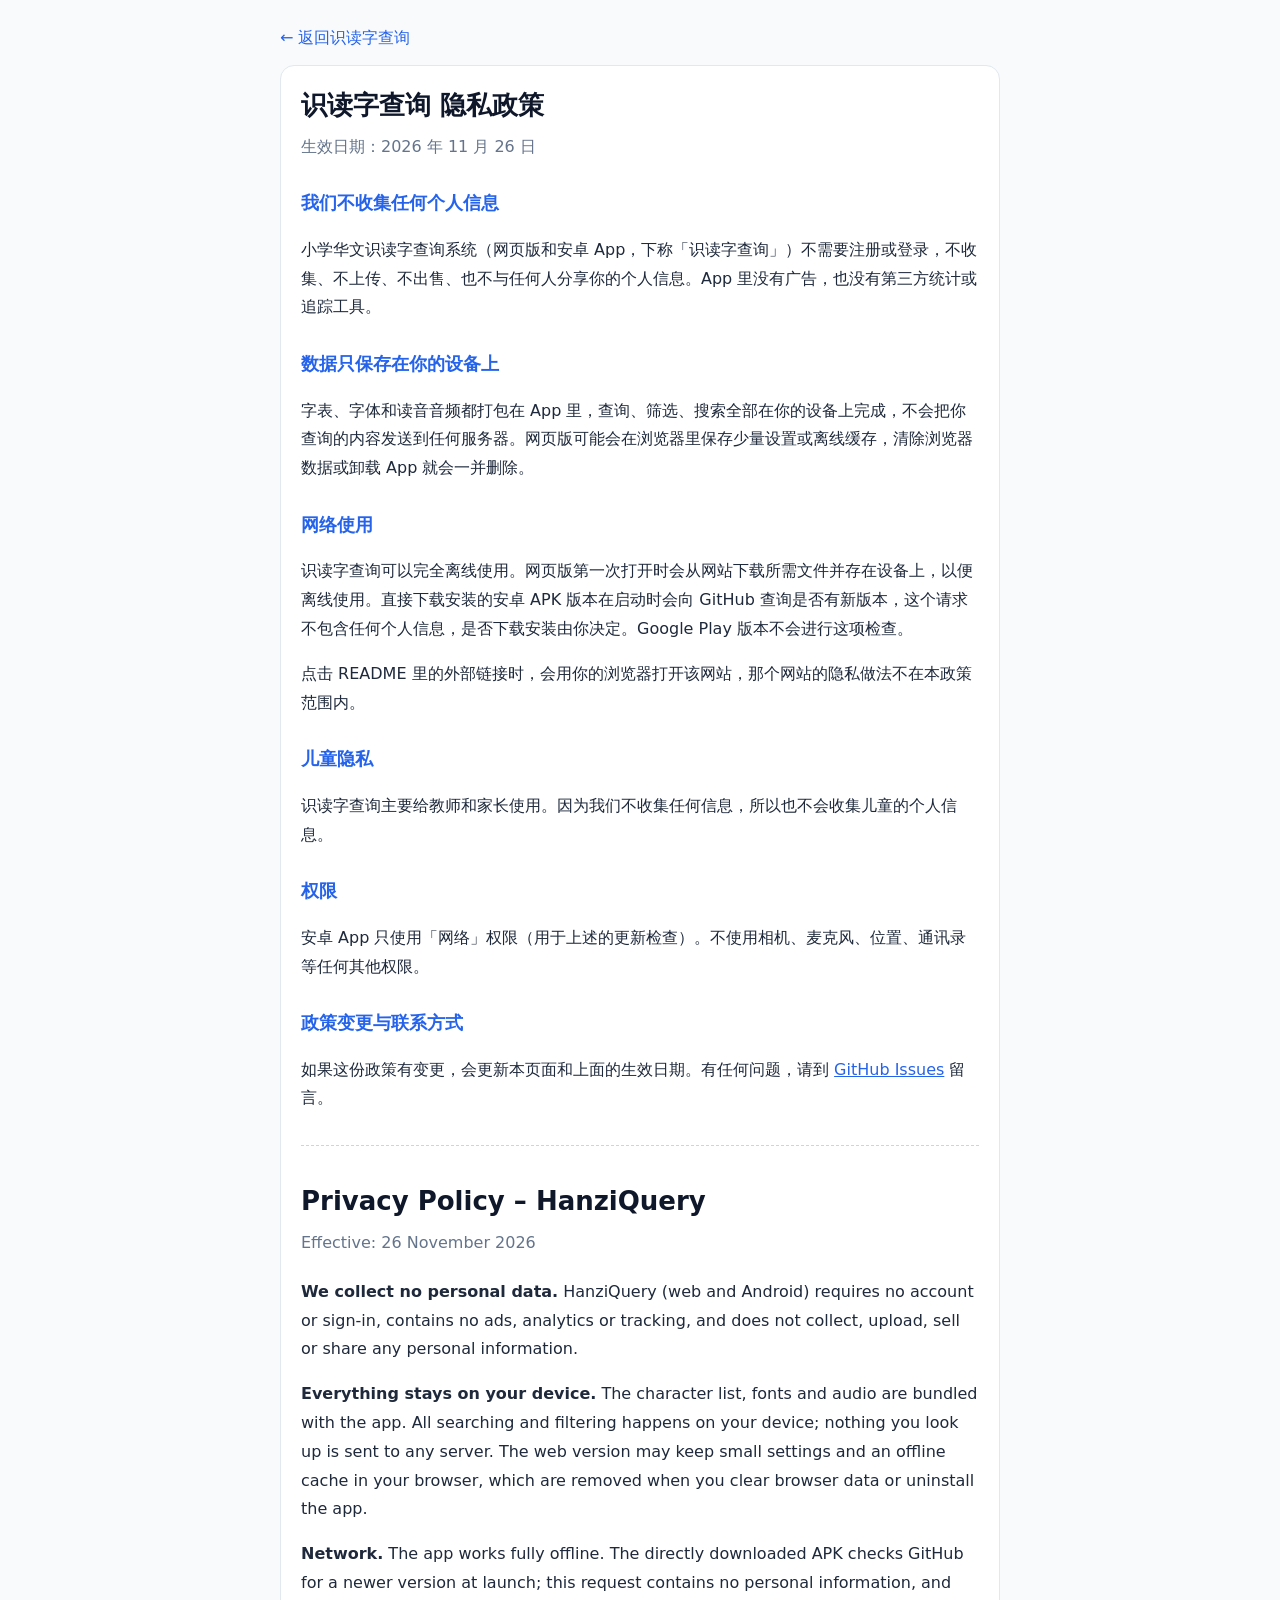
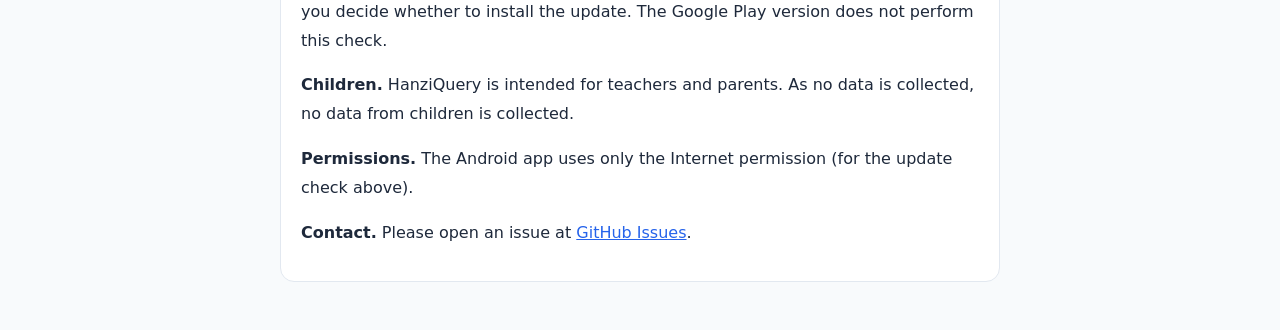
==== privacy.html @ d2001492 "v2.8.0：安卓目标 API 36、全面屏适配；分 APK/AAB 两版（Play 版不自带更新检查）；签名改用 GitHub Secrets；新增隐私政策页 Co-Authored-By: Cla" ====
<!DOCTYPE html>
<html lang="zh-CN">
<head>
  <meta charset="UTF-8">
  <meta name="viewport" content="width=device-width, initial-scale=1">
  <title>识读字查询 隐私政策</title>
  <link rel="icon" href="favicon.svg" type="image/svg+xml">
  <style>
    body { margin: 0; background: #f8fafc; color: #1e293b; font: 16px/1.8 -apple-system, BlinkMacSystemFont, 'PingFang SC', 'Microsoft YaHei', 'Noto Sans SC', system-ui, sans-serif; }
    main { max-width: 720px; margin: 0 auto; padding: 24px 16px 48px; }
    h1 { font-size: 26px; margin: 8px 0 4px; color: #0f172a; }
    h2 { font-size: 18px; margin: 26px 0 6px; color: #2563eb; }
    .date { color: #64748b; margin: 0 0 20px; }
    .back { display: inline-block; margin-bottom: 12px; color: #2563eb; text-decoration: none; }
    section { background: #fff; border-radius: 14px; padding: 8px 20px 18px; border: 1px solid #e2e8f0; }
    hr { border: none; border-top: 1px dashed #cbd5e1; margin: 32px 0; }
    a { color: #2563eb; }
  </style>
</head>
<body>
<main>
  <a class="back" href="index.html">← 返回识读字查询</a>
  <section>
    <h1>识读字查询 隐私政策</h1>
    <p class="date">生效日期：2026 年 11 月 26 日</p>

    <h2>我们不收集任何个人信息</h2>
    <p>小学华文识读字查询系统（网页版和安卓 App，下称「识读字查询」）不需要注册或登录，不收集、不上传、不出售、也不与任何人分享你的个人信息。App 里没有广告，也没有第三方统计或追踪工具。</p>

    <h2>数据只保存在你的设备上</h2>
    <p>字表、字体和读音音频都打包在 App 里，查询、筛选、搜索全部在你的设备上完成，不会把你查询的内容发送到任何服务器。网页版可能会在浏览器里保存少量设置或离线缓存，清除浏览器数据或卸载 App 就会一并删除。</p>

    <h2>网络使用</h2>
    <p>识读字查询可以完全离线使用。网页版第一次打开时会从网站下载所需文件并存在设备上，以便离线使用。直接下载安装的安卓 APK 版本在启动时会向 GitHub 查询是否有新版本，这个请求不包含任何个人信息，是否下载安装由你决定。Google Play 版本不会进行这项检查。</p>
    <p>点击 README 里的外部链接时，会用你的浏览器打开该网站，那个网站的隐私做法不在本政策范围内。</p>

    <h2>儿童隐私</h2>
    <p>识读字查询主要给教师和家长使用。因为我们不收集任何信息，所以也不会收集儿童的个人信息。</p>

    <h2>权限</h2>
    <p>安卓 App 只使用「网络」权限（用于上述的更新检查）。不使用相机、麦克风、位置、通讯录等任何其他权限。</p>

    <h2>政策变更与联系方式</h2>
    <p>如果这份政策有变更，会更新本页面和上面的生效日期。有任何问题，请到 <a href="https://github.com/MrWengKB/HanziQuery/issues">GitHub Issues</a> 留言。</p>

    <hr>

    <h1>Privacy Policy – HanziQuery</h1>
    <p class="date">Effective: 26 November 2026</p>
    <p><b>We collect no personal data.</b> HanziQuery (web and Android) requires no account or sign-in, contains no ads, analytics or tracking, and does not collect, upload, sell or share any personal information.</p>
    <p><b>Everything stays on your device.</b> The character list, fonts and audio are bundled with the app. All searching and filtering happens on your device; nothing you look up is sent to any server. The web version may keep small settings and an offline cache in your browser, which are removed when you clear browser data or uninstall the app.</p>
    <p><b>Network.</b> The app works fully offline. The directly downloaded APK checks GitHub for a newer version at launch; this request contains no personal information, and you decide whether to install the update. The Google Play version does not perform this check.</p>
    <p><b>Children.</b> HanziQuery is intended for teachers and parents. As no data is collected, no data from children is collected.</p>
    <p><b>Permissions.</b> The Android app uses only the Internet permission (for the update check above).</p>
    <p><b>Contact.</b> Please open an issue at <a href="https://github.com/MrWengKB/HanziQuery/issues">GitHub Issues</a>.</p>
  </section>
</main>
</body>
</html>
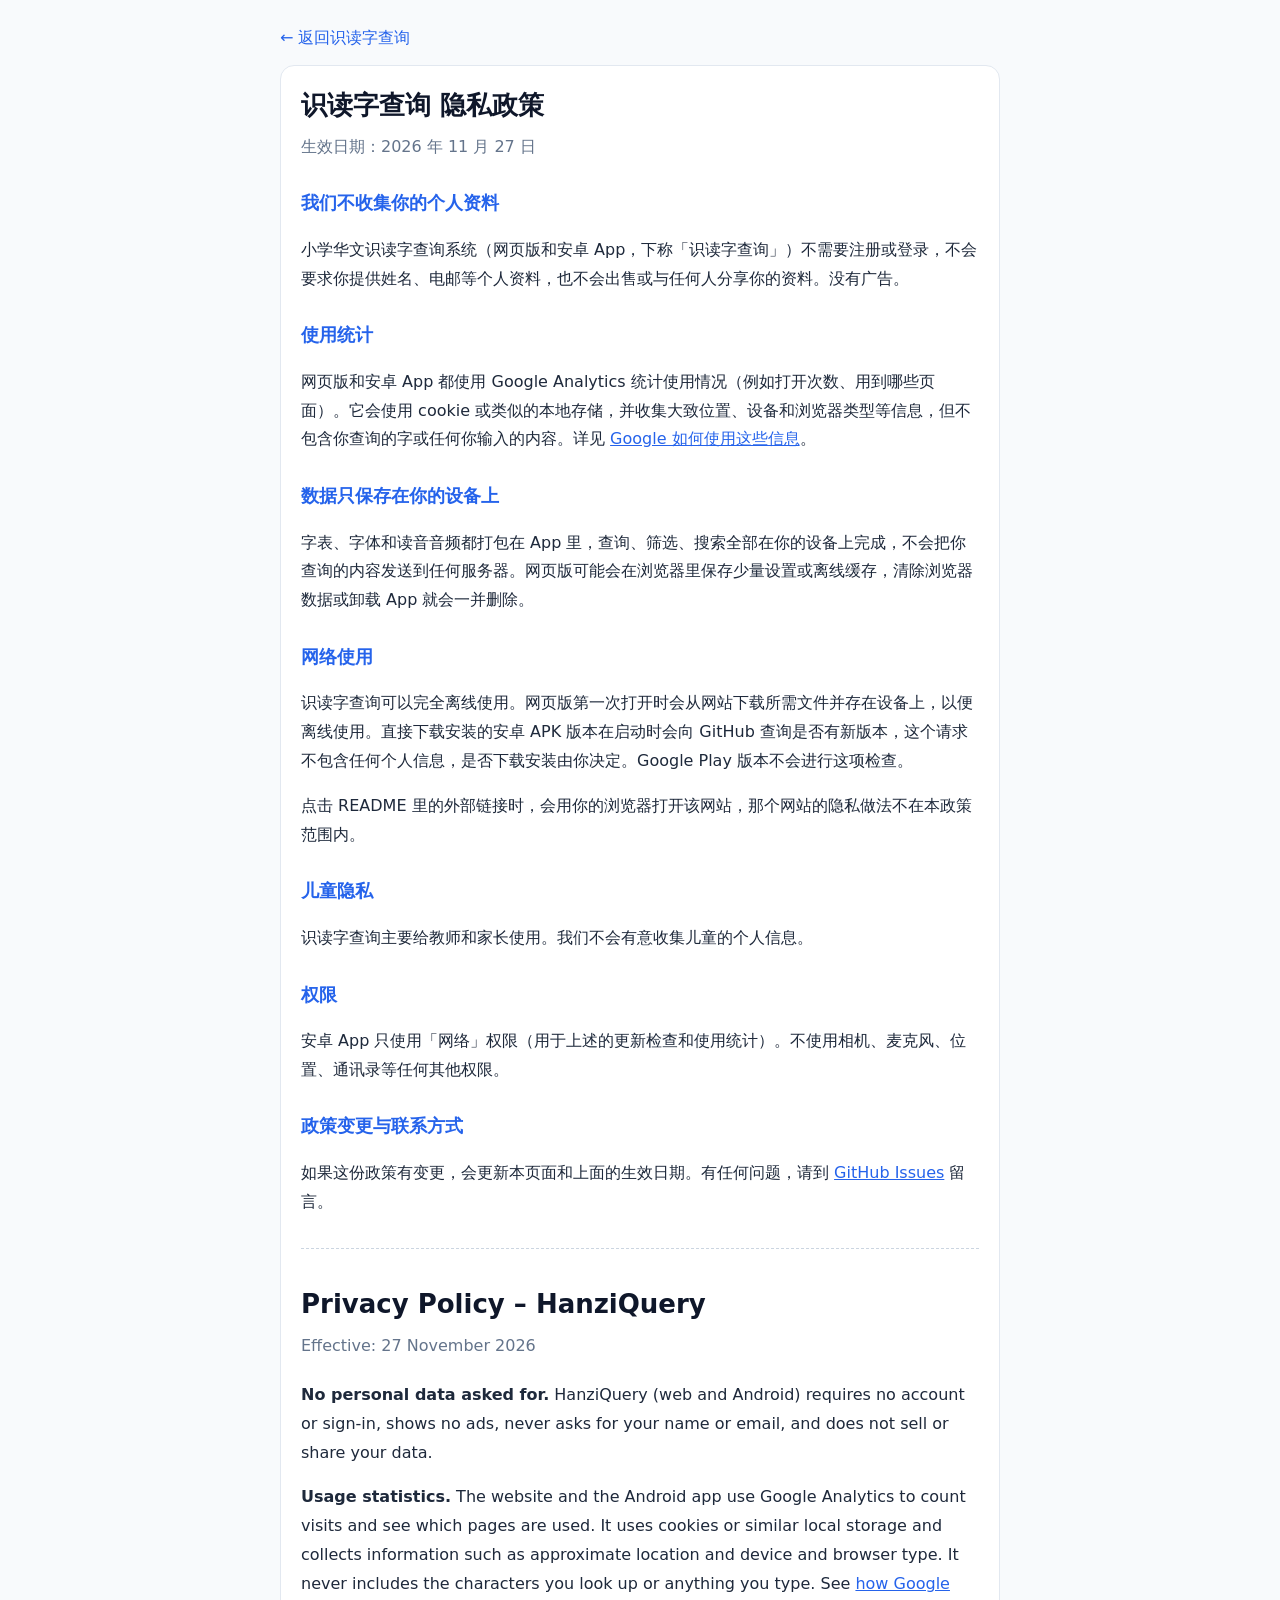
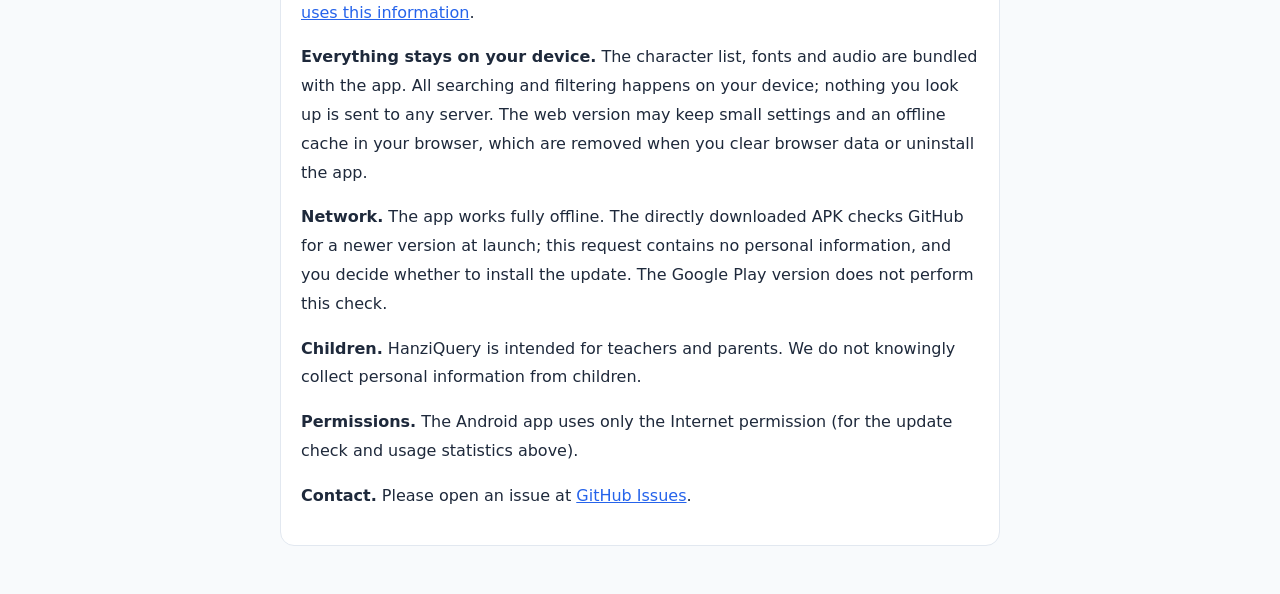
==== commit 6931dd15: "v2.9.2: Google Analytics on the privacy page; privacy policy now explains usage statistics in web an" ====
--- a/privacy.html
+++ b/privacy.html
@@ -2,6 +2,15 @@
 <html lang="zh-CN">
 <head>
   <meta charset="UTF-8">
+  <!-- GA-START: Google Analytics (removed when building children's Android apps) -->
+  <script async src="https://www.googletagmanager.com/gtag/js?id=G-LVJJ4GY9FC"></script>
+  <script>
+    window.dataLayer = window.dataLayer || [];
+    function gtag(){dataLayer.push(arguments);}
+    gtag('js', new Date());
+    gtag('config', 'G-LVJJ4GY9FC');
+  </script>
+  <!-- GA-END -->
   <meta name="viewport" content="width=device-width, initial-scale=1">
   <title>识读字查询 隐私政策</title>
   <link rel="icon" href="favicon.svg" type="image/svg+xml">
@@ -22,10 +31,13 @@
   <a class="back" href="index.html">← 返回识读字查询</a>
   <section>
     <h1>识读字查询 隐私政策</h1>
-    <p class="date">生效日期：2026 年 11 月 26 日</p>
+    <p class="date">生效日期：2026 年 11 月 27 日</p>
 
-    <h2>我们不收集任何个人信息</h2>
-    <p>小学华文识读字查询系统（网页版和安卓 App，下称「识读字查询」）不需要注册或登录，不收集、不上传、不出售、也不与任何人分享你的个人信息。App 里没有广告，也没有第三方统计或追踪工具。</p>
+    <h2>我们不收集你的个人资料</h2>
+    <p>小学华文识读字查询系统（网页版和安卓 App，下称「识读字查询」）不需要注册或登录，不会要求你提供姓名、电邮等个人资料，也不会出售或与任何人分享你的资料。没有广告。</p>
+
+    <h2>使用统计</h2>
+    <p>网页版和安卓 App 都使用 Google Analytics 统计使用情况（例如打开次数、用到哪些页面）。它会使用 cookie 或类似的本地存储，并收集大致位置、设备和浏览器类型等信息，但不包含你查询的字或任何你输入的内容。详见 <a href="https://policies.google.com/technologies/partner-sites">Google 如何使用这些信息</a>。</p>
 
     <h2>数据只保存在你的设备上</h2>
     <p>字表、字体和读音音频都打包在 App 里，查询、筛选、搜索全部在你的设备上完成，不会把你查询的内容发送到任何服务器。网页版可能会在浏览器里保存少量设置或离线缓存，清除浏览器数据或卸载 App 就会一并删除。</p>
@@ -35,10 +47,10 @@
     <p>点击 README 里的外部链接时，会用你的浏览器打开该网站，那个网站的隐私做法不在本政策范围内。</p>
 
     <h2>儿童隐私</h2>
-    <p>识读字查询主要给教师和家长使用。因为我们不收集任何信息，所以也不会收集儿童的个人信息。</p>
+    <p>识读字查询主要给教师和家长使用。我们不会有意收集儿童的个人信息。</p>
 
     <h2>权限</h2>
-    <p>安卓 App 只使用「网络」权限（用于上述的更新检查）。不使用相机、麦克风、位置、通讯录等任何其他权限。</p>
+    <p>安卓 App 只使用「网络」权限（用于上述的更新检查和使用统计）。不使用相机、麦克风、位置、通讯录等任何其他权限。</p>
 
     <h2>政策变更与联系方式</h2>
     <p>如果这份政策有变更，会更新本页面和上面的生效日期。有任何问题，请到 <a href="https://github.com/MrWengKB/HanziQuery/issues">GitHub Issues</a> 留言。</p>
@@ -46,12 +58,13 @@
     <hr>
 
     <h1>Privacy Policy – HanziQuery</h1>
-    <p class="date">Effective: 26 November 2026</p>
-    <p><b>We collect no personal data.</b> HanziQuery (web and Android) requires no account or sign-in, contains no ads, analytics or tracking, and does not collect, upload, sell or share any personal information.</p>
+    <p class="date">Effective: 27 November 2026</p>
+    <p><b>No personal data asked for.</b> HanziQuery (web and Android) requires no account or sign-in, shows no ads, never asks for your name or email, and does not sell or share your data.</p>
+    <p><b>Usage statistics.</b> The website and the Android app use Google Analytics to count visits and see which pages are used. It uses cookies or similar local storage and collects information such as approximate location and device and browser type. It never includes the characters you look up or anything you type. See <a href="https://policies.google.com/technologies/partner-sites">how Google uses this information</a>.</p>
     <p><b>Everything stays on your device.</b> The character list, fonts and audio are bundled with the app. All searching and filtering happens on your device; nothing you look up is sent to any server. The web version may keep small settings and an offline cache in your browser, which are removed when you clear browser data or uninstall the app.</p>
     <p><b>Network.</b> The app works fully offline. The directly downloaded APK checks GitHub for a newer version at launch; this request contains no personal information, and you decide whether to install the update. The Google Play version does not perform this check.</p>
-    <p><b>Children.</b> HanziQuery is intended for teachers and parents. As no data is collected, no data from children is collected.</p>
-    <p><b>Permissions.</b> The Android app uses only the Internet permission (for the update check above).</p>
+    <p><b>Children.</b> HanziQuery is intended for teachers and parents. We do not knowingly collect personal information from children.</p>
+    <p><b>Permissions.</b> The Android app uses only the Internet permission (for the update check and usage statistics above).</p>
     <p><b>Contact.</b> Please open an issue at <a href="https://github.com/MrWengKB/HanziQuery/issues">GitHub Issues</a>.</p>
   </section>
 </main>
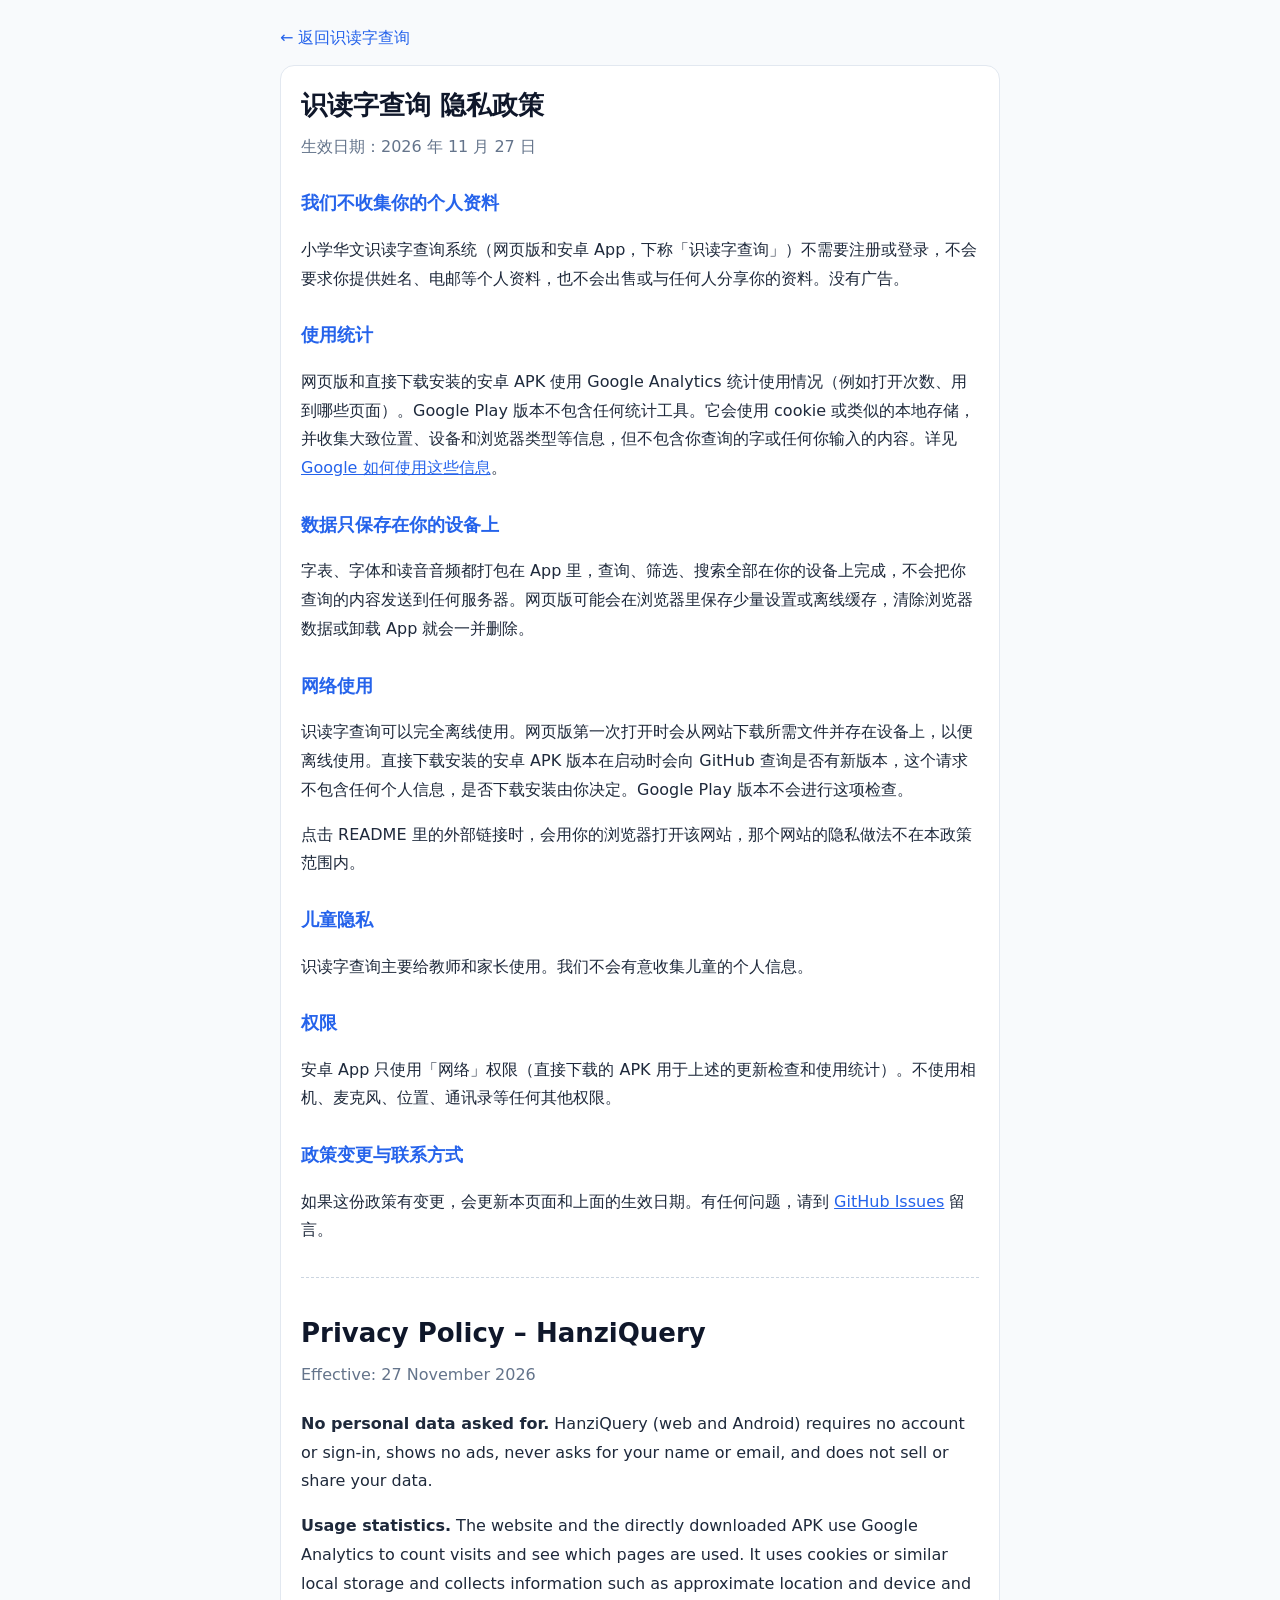
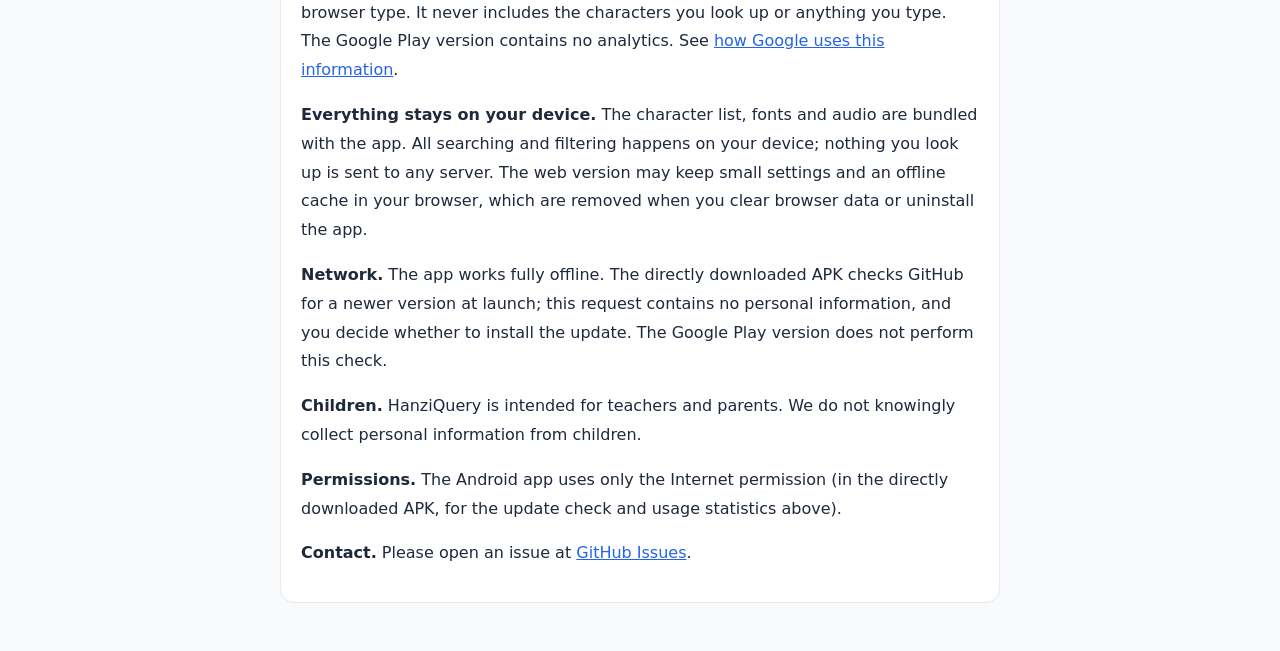
==== commit 408d9d1e: "Remove Google Analytics from the Google Play AAB (the GitHub APK and website keep it) Co-Authored-By" ====
--- a/privacy.html
+++ b/privacy.html
@@ -37,7 +37,7 @@
     <p>小学华文识读字查询系统（网页版和安卓 App，下称「识读字查询」）不需要注册或登录，不会要求你提供姓名、电邮等个人资料，也不会出售或与任何人分享你的资料。没有广告。</p>
 
     <h2>使用统计</h2>
-    <p>网页版和安卓 App 都使用 Google Analytics 统计使用情况（例如打开次数、用到哪些页面）。它会使用 cookie 或类似的本地存储，并收集大致位置、设备和浏览器类型等信息，但不包含你查询的字或任何你输入的内容。详见 <a href="https://policies.google.com/technologies/partner-sites">Google 如何使用这些信息</a>。</p>
+    <p>网页版和直接下载安装的安卓 APK 使用 Google Analytics 统计使用情况（例如打开次数、用到哪些页面）。Google Play 版本不包含任何统计工具。它会使用 cookie 或类似的本地存储，并收集大致位置、设备和浏览器类型等信息，但不包含你查询的字或任何你输入的内容。详见 <a href="https://policies.google.com/technologies/partner-sites">Google 如何使用这些信息</a>。</p>
 
     <h2>数据只保存在你的设备上</h2>
     <p>字表、字体和读音音频都打包在 App 里，查询、筛选、搜索全部在你的设备上完成，不会把你查询的内容发送到任何服务器。网页版可能会在浏览器里保存少量设置或离线缓存，清除浏览器数据或卸载 App 就会一并删除。</p>
@@ -50,7 +50,7 @@
     <p>识读字查询主要给教师和家长使用。我们不会有意收集儿童的个人信息。</p>
 
     <h2>权限</h2>
-    <p>安卓 App 只使用「网络」权限（用于上述的更新检查和使用统计）。不使用相机、麦克风、位置、通讯录等任何其他权限。</p>
+    <p>安卓 App 只使用「网络」权限（直接下载的 APK 用于上述的更新检查和使用统计）。不使用相机、麦克风、位置、通讯录等任何其他权限。</p>
 
     <h2>政策变更与联系方式</h2>
     <p>如果这份政策有变更，会更新本页面和上面的生效日期。有任何问题，请到 <a href="https://github.com/MrWengKB/HanziQuery/issues">GitHub Issues</a> 留言。</p>
@@ -60,11 +60,11 @@
     <h1>Privacy Policy – HanziQuery</h1>
     <p class="date">Effective: 27 November 2026</p>
     <p><b>No personal data asked for.</b> HanziQuery (web and Android) requires no account or sign-in, shows no ads, never asks for your name or email, and does not sell or share your data.</p>
-    <p><b>Usage statistics.</b> The website and the Android app use Google Analytics to count visits and see which pages are used. It uses cookies or similar local storage and collects information such as approximate location and device and browser type. It never includes the characters you look up or anything you type. See <a href="https://policies.google.com/technologies/partner-sites">how Google uses this information</a>.</p>
+    <p><b>Usage statistics.</b> The website and the directly downloaded APK use Google Analytics to count visits and see which pages are used. It uses cookies or similar local storage and collects information such as approximate location and device and browser type. It never includes the characters you look up or anything you type. The Google Play version contains no analytics. See <a href="https://policies.google.com/technologies/partner-sites">how Google uses this information</a>.</p>
     <p><b>Everything stays on your device.</b> The character list, fonts and audio are bundled with the app. All searching and filtering happens on your device; nothing you look up is sent to any server. The web version may keep small settings and an offline cache in your browser, which are removed when you clear browser data or uninstall the app.</p>
     <p><b>Network.</b> The app works fully offline. The directly downloaded APK checks GitHub for a newer version at launch; this request contains no personal information, and you decide whether to install the update. The Google Play version does not perform this check.</p>
     <p><b>Children.</b> HanziQuery is intended for teachers and parents. We do not knowingly collect personal information from children.</p>
-    <p><b>Permissions.</b> The Android app uses only the Internet permission (for the update check and usage statistics above).</p>
+    <p><b>Permissions.</b> The Android app uses only the Internet permission (in the directly downloaded APK, for the update check and usage statistics above).</p>
     <p><b>Contact.</b> Please open an issue at <a href="https://github.com/MrWengKB/HanziQuery/issues">GitHub Issues</a>.</p>
   </section>
 </main>
